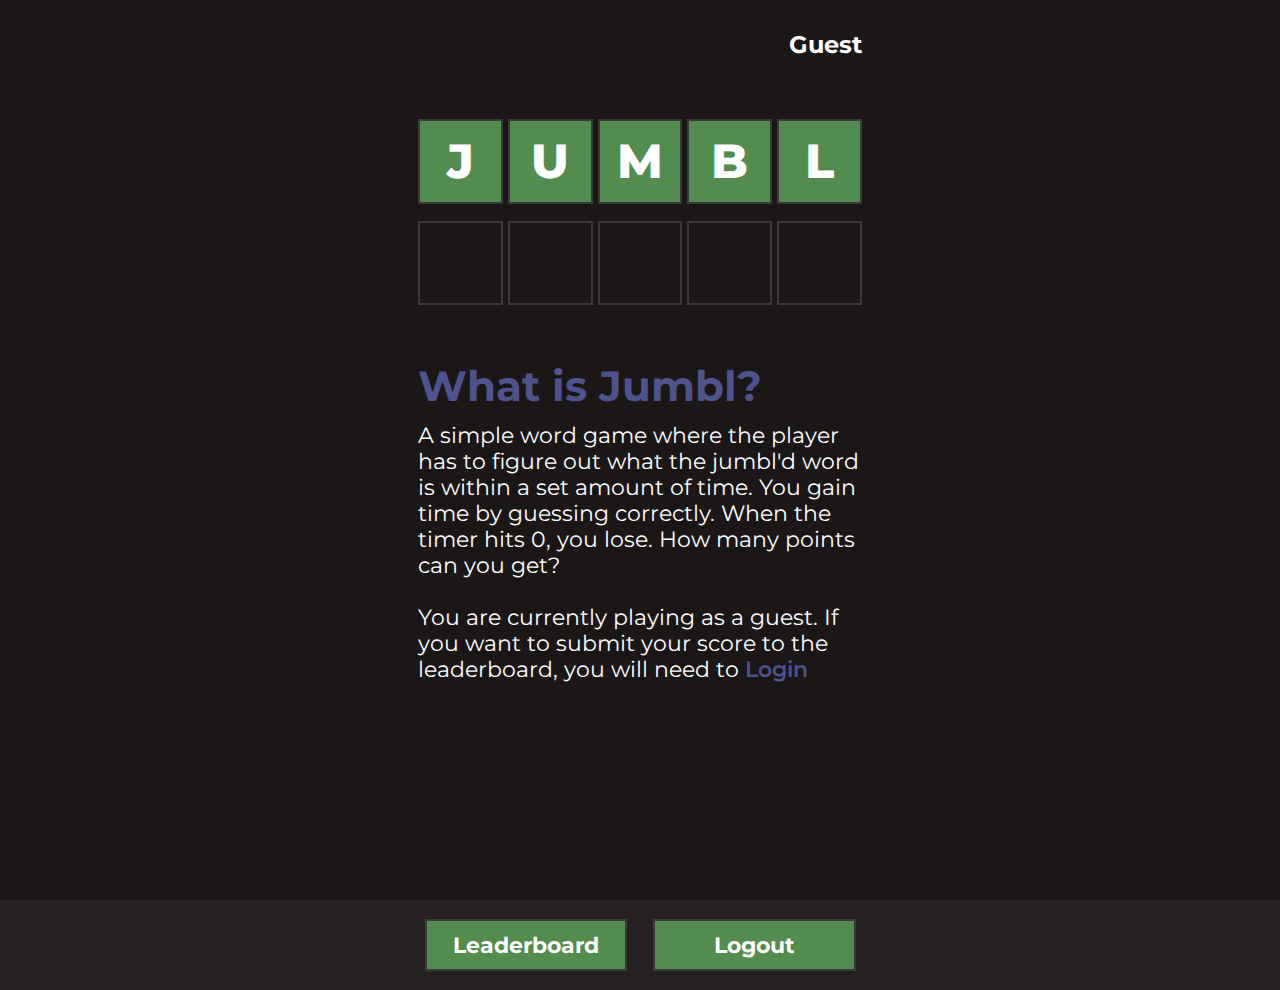
==== index.html @ 3a9615d4 "initial commit" ====
<!DOCTYPE html>
<html lang="en">
<head>
    <meta charset="UTF-8">
    <meta name="viewport" content="width=device-width, initial-scale=1.0">
    <title>Jumbl</title>
    <link rel="preconnect" href="https://fonts.googleapis.com">
    <link rel="preconnect" href="https://fonts.gstatic.com" crossorigin>
    <link href="https://fonts.googleapis.com/css2?family=Montserrat:ital,wght@0,100..900;1,100..900&display=swap" rel="stylesheet"> 
    <link rel="stylesheet" href="./styles/style.css">
    <meta name="viewport" content="width=device-width, height=device-height,  initial-scale=1.0, user-scalable=no,user-scalable=0"/>
</head>
<body>
    <div class="modal__container" onclick="">
        <div class="modal">
            <svg onclick="closeModal()" xmlns="http://www.w3.org/2000/svg" viewBox="0 0 384 512"><!--!Font Awesome Free 6.6.0 by @fontawesome - https://fontawesome.com License - https://fontawesome.com/license/free Copyright 2024 Fonticons, Inc.--><path d="M376.6 84.5c11.3-13.6 9.5-33.8-4.1-45.1s-33.8-9.5-45.1 4.1L192 206 56.6 43.5C45.3 29.9 25.1 28.1 11.5 39.4S-3.9 70.9 7.4 84.5L150.3 256 7.4 427.5c-11.3 13.6-9.5 33.8 4.1 45.1s33.8 9.5 45.1-4.1L192 306 327.4 468.5c11.3 13.6 31.5 15.4 45.1 4.1s15.4-31.5 4.1-45.1L233.7 256 376.6 84.5z"/></svg>
            <h2 class="modal__heading">Login / Register</h2>
            <form class="login__form">
                <div class="input-container">
                    <input type="text" name="username" class="form__username" placeholder="Username">
                    <input type="password" name="password" class="form__password" placeholder="Password">
                </div>
                <div class="btn-container">
                    <button class="btn__login btn" type="submit" name="action" value="login">Login</button>
                    <button class="btn__register btn" type="submit" name="action" value="register">Register</button>
                </div>
                <p class="form__status"></p>
            </form>
        </div>
    </div>
    <div class="side-menu-container hidden">
        <div class="side-menu">
            <button class="btn btn--leaderboard" onclick="goToLeaderboard()">Leaderboard</button>
            <button class="btn" onclick="signOut()">Logout</button>
        </div>
    </div>
    <main>
        <header class="score-stuff">
            <p class="score"></p>
            <p class="nameofPlayer" onclick="openMenu()">Guest</p>
            <p class="timer"></p>
        </header>
        <div class="game__container">
            <div class="game__box--word game__box initial">
                <p class="word__ch1 ch">
                    J
                </p>
            </div> 
            <div class="game__box--word game__box initial">
                <p class="word__ch2 ch">
                   U
                </p>
            </div>
            <div class="game__box--word game__box initial">
                <p class="word__ch3 ch">
                  M
                </p>
            </div>
            <div class="game__box--word game__box initial">
                <p class="word__ch4 ch">
                   B
                </p>
            </div>
            <div class="game__box--word game__box initial">
                <p class="word__ch5 ch">
                    L
                </p>
            </div>

            <div class="game__box--guess game__box" onclick="startGame()">
                <p class="guess__ch1 ch">
                    
                </p>
            </div>
            <div class="game__box--guess game__box" onclick="startGame()">
                <p class="guess__ch2 ch">
                    
                </p>
            </div>
            <div class="game__box--guess game__box" onclick="startGame()">
                <p class="guess__ch3 ch">
                    
                </p>
            </div>
            <div class="game__box--guess game__box" onclick="startGame()">
                <p class="guess__ch4 ch">
                    
                </p>
            </div>
            <div class="game__box--guess game__box" onclick="startGame()">
                <p class="guess__ch5 ch">
                    
                </p>
            </div>
        </div>
        <div class="desc">
            <h1 class="desc__heading">What is Jumbl?</h1>
            <p class="desc__text">A simple word game where the player has to figure out what the jumbl'd word is within a set amount of time. You gain time by guessing correctly. When the timer hits 0, you lose. How many points can you get?<br><br><span class="desc__state-change">You are currently playing as a guest. If you want to submit your score to the leaderboard, you will need to <a onclick="openLoginModal()">Login</a></span></p>
        </div>
        <input type="text" class="keyboard__hack">
    </main>
    <script src="https://requirejs.org/docs/release/2.3.5/minified/require.js"></script>
<script src="./app.js"></script>
</body>
</html>
---- styles/style.css ----
* {
  margin: 0;
  padding: 0;
  box-sizing: border-box;
}

body {
  background-color: #1B1717;
  height: 100dvh;
  display: flex;
  justify-content: center;
  font-family: "Montserrat";
  overflow-y: hidden;
}

main {
  max-width: 22.1875rem;
}

.score-stuff {
  min-height: 59px;
  width: 100%;
  max-width: 760px;
  display: flex;
  justify-content: center;
  align-items: center;
  padding-top: 30px;
  font-weight: 700;
  font-size: 1.3rem;
  color: #fff;
}

.score {
  flex: 1;
  order: 0;
}

.nameofPlayer {
  flex: 1;
  order: 2;
  text-align: right;
}

.timer {
  flex: 1;
  order: 1;
  text-align: center;
}

.timer.safe {
  color: #60ff80;
  transition: color 1s;
}

.timer.less-safe {
  color: #fff;
  transition: color 1s;
}

.timer.unsafe {
  color: rgb(255, 2, 2);
  transition: color 3s;
}

.game__container {
  font-size: 2.375rem;
  width: 100%;
  margin-top: 60px;
  display: grid;
  grid-template-rows: 1.76316em 1.76316em;
  grid-template-columns: 1.76316em 1.76316em 1.76316em 1.76316em 1.76316em;
  grid-gap: 17px 5px;
}

.game__box {
  border: 2px solid #3A3A3C;
  color: white;
  font-weight: 800;
  display: flex;
  justify-content: center;
  align-items: center;
  -webkit-user-select: none; /* Safari */ /* IE 10 and IE 11 */
  -moz-user-select: none;
       user-select: none; /* Standard syntax */
  background-color: transparent;
}

.keyboard__hack {
  position: absolute;
  top: -1000px;
  opacity: 0;
}

.game__box.correct {
  background-color: #538D4E;
  transition: background-color 0.75s;
}

.game__box.incorrect {
  background-color: #c60d0d;
  transition: background-color 0.5s;
}

.game__box.initial {
  background-color: #538D4E;
  transition: background-color 0.25s;
}

.desc {
  margin-top: 55px;
  color: #fff;
}
.desc__heading {
  color: #4E538D;
  margin-bottom: 10px;
}
.desc__text {
  font-size: 1.1rem;
}
.desc__text > .desc__state-change > a {
  color: #4E538D;
  text-decoration: none;
  font-weight: 600;
}

.hidden {
  display: none;
}

.modal__container {
  position: absolute;
  width: 100%;
  height: 100%;
  background-color: rgba(0, 0, 0, 0.761);
  display: none;
  justify-content: center;
  align-items: center;
}

.modal {
  width: 100%;
  max-width: 27.75rem;
  background-color: #1B1717;
  border-radius: 20px;
  position: relative;
  display: flex;
  flex-direction: column;
  align-items: center;
  padding: 50px;
}
.modal__heading {
  font-size: 2rem;
  color: white;
}

.input-container {
  margin-top: 20px;
  display: flex;
  flex-direction: column;
  gap: 17px;
}
.input-container > input {
  font-family: "Montserrat";
  outline: none;
  background-color: transparent;
  outline: 2px solid #3A3A3C;
  border: none;
  font-size: 1.2rem;
  font-weight: 600;
  padding: 7px;
  text-align: center;
  color: white;
}

.login__form {
  width: 265px;
}

.btn-container {
  margin-top: 17px;
  display: flex;
  gap: 17px;
}

.btn {
  flex: 1;
  padding: 7px;
  font-family: "Montserrat";
  font-weight: 700;
  font-size: 1.2rem;
  border: none;
  outline: 2px solid #3A3A3C;
  color: white;
  background-color: #538D4E;
  cursor: pointer;
}

.btn:hover {
  background-color: #4E538D;
}

.modal > svg {
  height: 20px;
  position: absolute;
  right: 15px;
  top: 15px;
  fill: white;
}

.form__status {
  text-align: center;
  padding-top: 10px;
  font-weight: 500;
  color: white;
}

input[type=password]::-ms-reveal,
input[type=password]::-ms-clear {
  display: none;
}

.side-menu-container {
  position: absolute;
  background-color: #272222;
  width: 100%;
  height: 90px;
  bottom: 0;
  overflow: hidden;
  display: flex;
  justify-content: center;
  transition: bottom 1s;
}

.side-menu {
  height: 100%;
  width: 367px;
  display: flex;
  align-items: center;
  gap: 20px;
}

.side-menu-container.hidden {
  bottom: -90px;
}

@media only screen and (min-width: 760px) {
  main {
    max-width: 27.695625rem;
  }
  .game__container {
    font-size: 3rem;
  }
  .score-stuff {
    font-size: 1.5rem;
  }
  .desc__heading {
    font-size: 2.63rem;
  }
  .desc__text {
    font-size: 1.35rem;
  }
  .side-menu > button {
    font-size: 1.4rem;
    padding: 10px;
  }
  .side-menu {
    gap: 30px;
    width: 427px;
  }
}/*# sourceMappingURL=style.css.map */
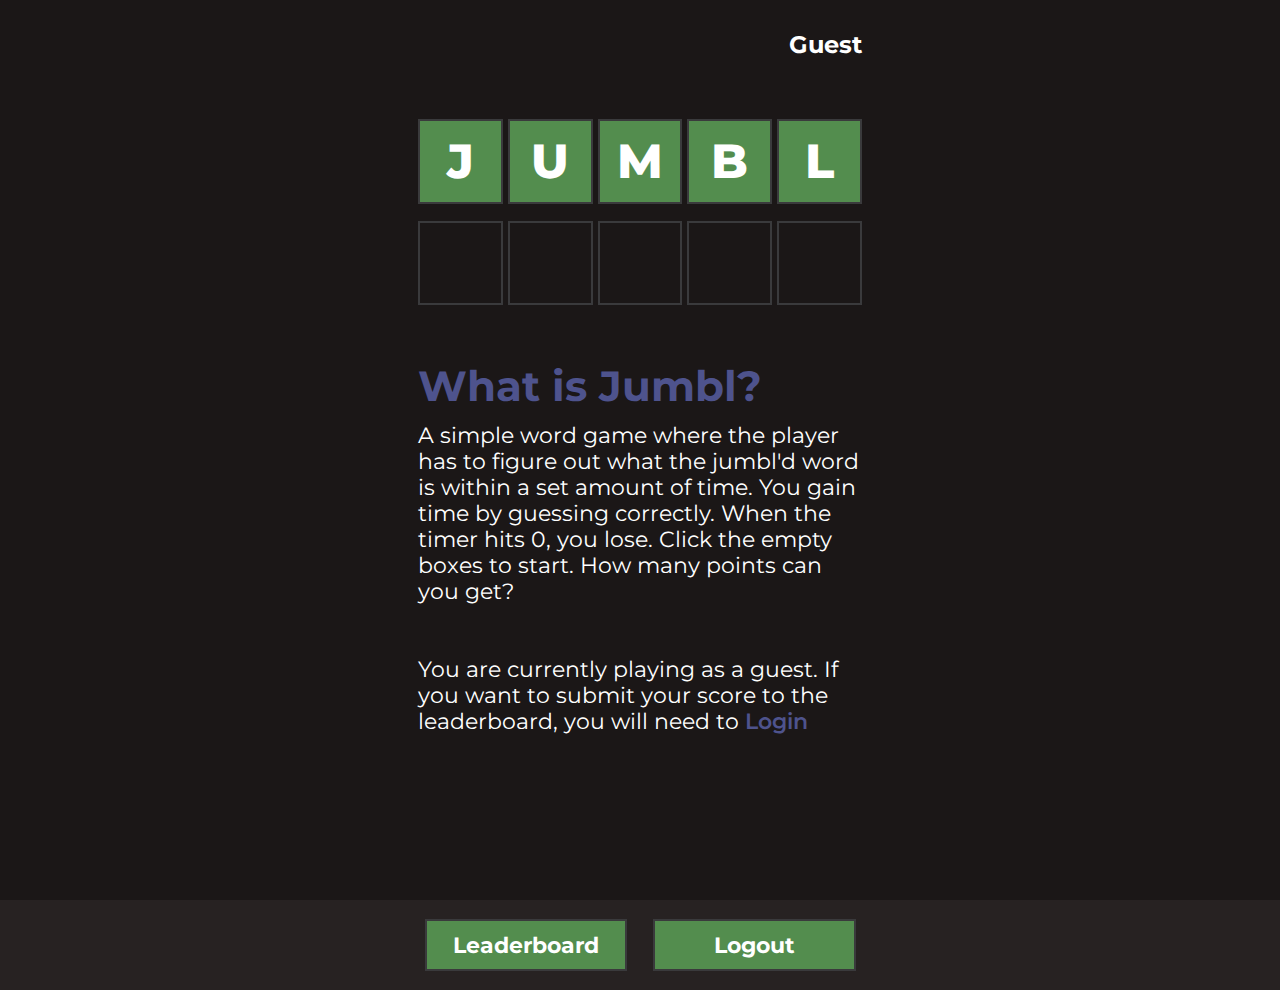
==== commit ea31b80f: "qol and favicon" ====
--- a/index.html
+++ b/index.html
@@ -8,6 +8,7 @@
     <link rel="preconnect" href="https://fonts.gstatic.com" crossorigin>
     <link href="https://fonts.googleapis.com/css2?family=Montserrat:ital,wght@0,100..900;1,100..900&display=swap" rel="stylesheet"> 
     <link rel="stylesheet" href="./styles/style.css">
+    <link rel="icon" type="image/x-icon" href="favicon.ico">
     <meta name="viewport" content="width=device-width, height=device-height,  initial-scale=1.0, user-scalable=no,user-scalable=0"/>
 </head>
 <body>
@@ -95,7 +96,7 @@
         </div>
         <div class="desc">
             <h1 class="desc__heading">What is Jumbl?</h1>
-            <p class="desc__text">A simple word game where the player has to figure out what the jumbl'd word is within a set amount of time. You gain time by guessing correctly. When the timer hits 0, you lose. How many points can you get?<br><br><span class="desc__state-change">You are currently playing as a guest. If you want to submit your score to the leaderboard, you will need to <a onclick="openLoginModal()">Login</a></span></p>
+            <p class="desc__text">A simple word game where the player has to figure out what the jumbl'd word is within a set amount of time. You gain time by guessing correctly. When the timer hits 0, you lose. Click the empty boxes to start. How many points can you get?<br><br><br><span class="desc__state-change">You are currently playing as a guest. If you want to submit your score to the leaderboard, you will need to <a onclick="openLoginModal()">Login</a></span></p>
         </div>
         <input type="text" class="keyboard__hack">
     </main>
--- a/styles/style.css
+++ b/styles/style.css
@@ -39,6 +39,7 @@
   flex: 1;
   order: 2;
   text-align: right;
+  cursor: pointer;
 }
 
 .timer {
@@ -106,6 +107,10 @@
   transition: background-color 0.25s;
 }
 
+.game__box--guess {
+  cursor: pointer;
+}
+
 .desc {
   margin-top: 55px;
   color: #fff;
@@ -121,6 +126,7 @@
   color: #4E538D;
   text-decoration: none;
   font-weight: 600;
+  cursor: pointer;
 }
 
 .hidden {
@@ -205,6 +211,7 @@
   right: 15px;
   top: 15px;
   fill: white;
+  cursor: pointer;
 }
 
 .form__status {
